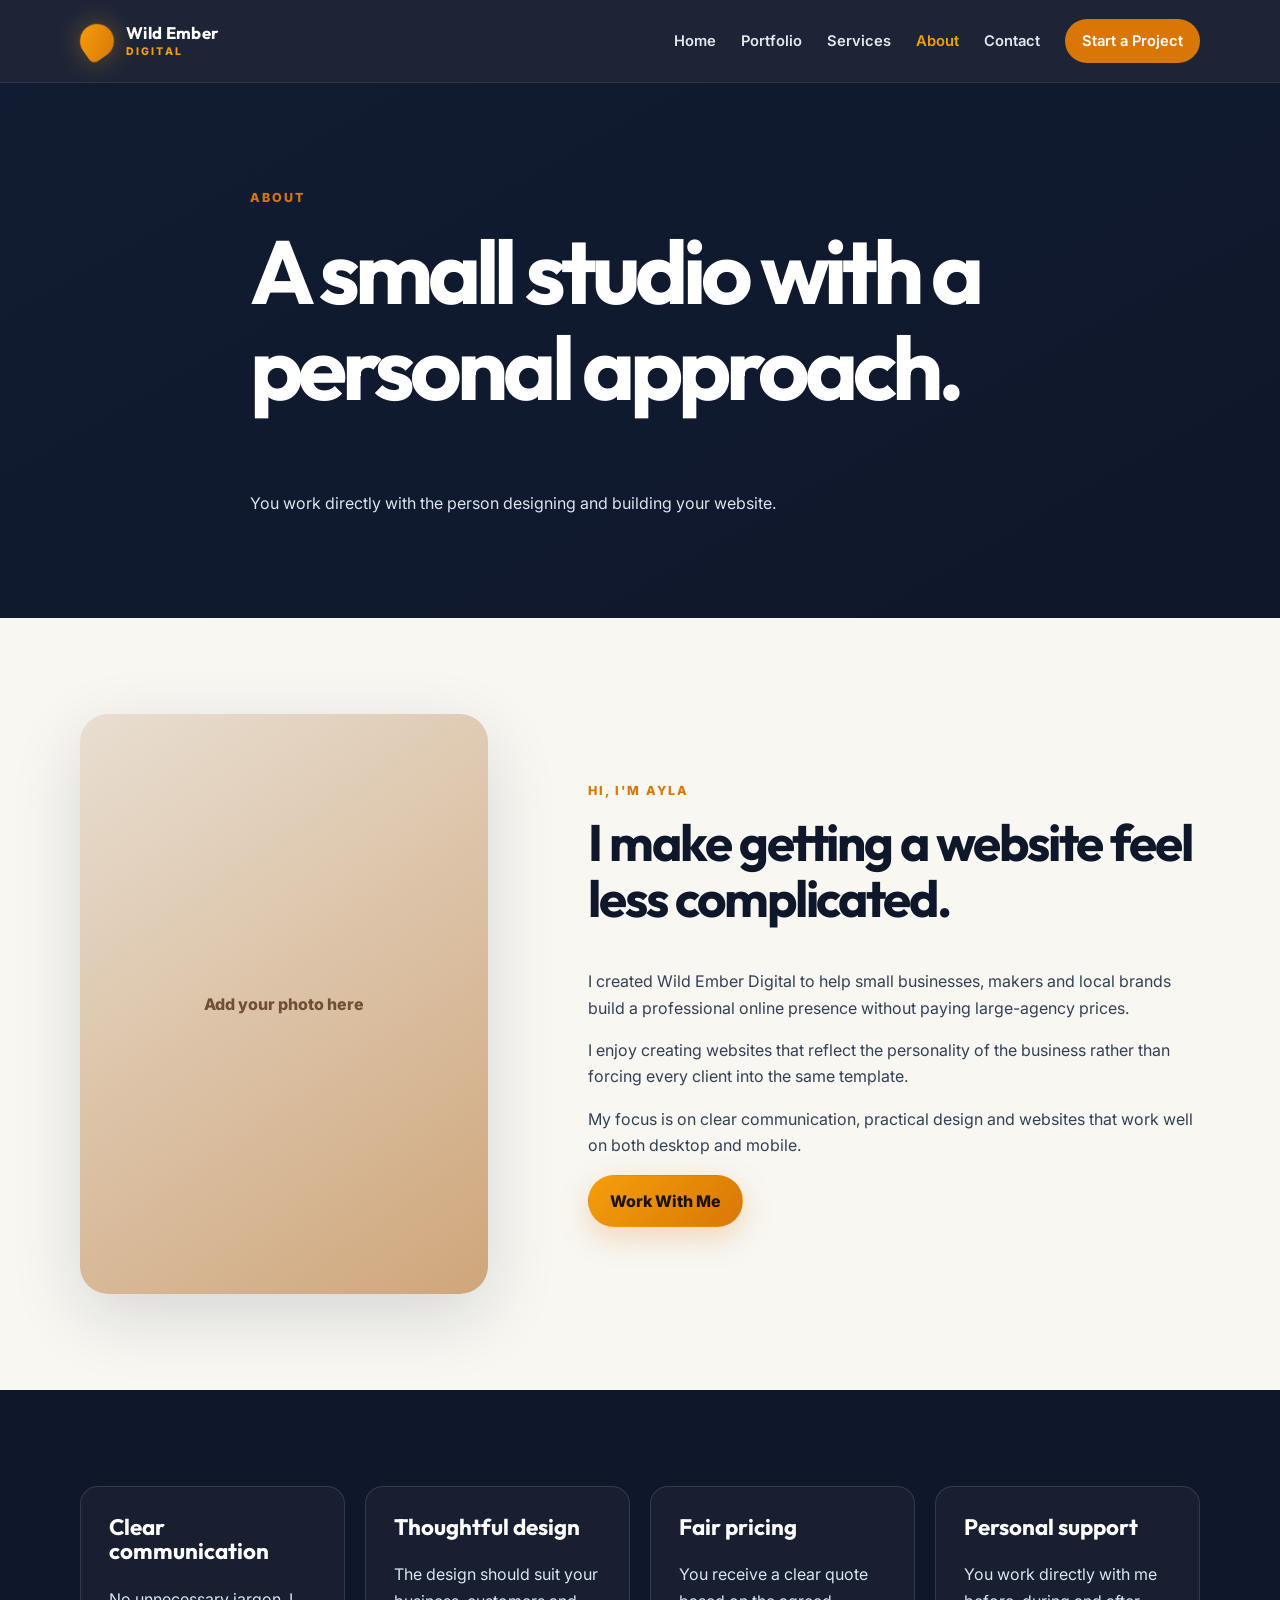
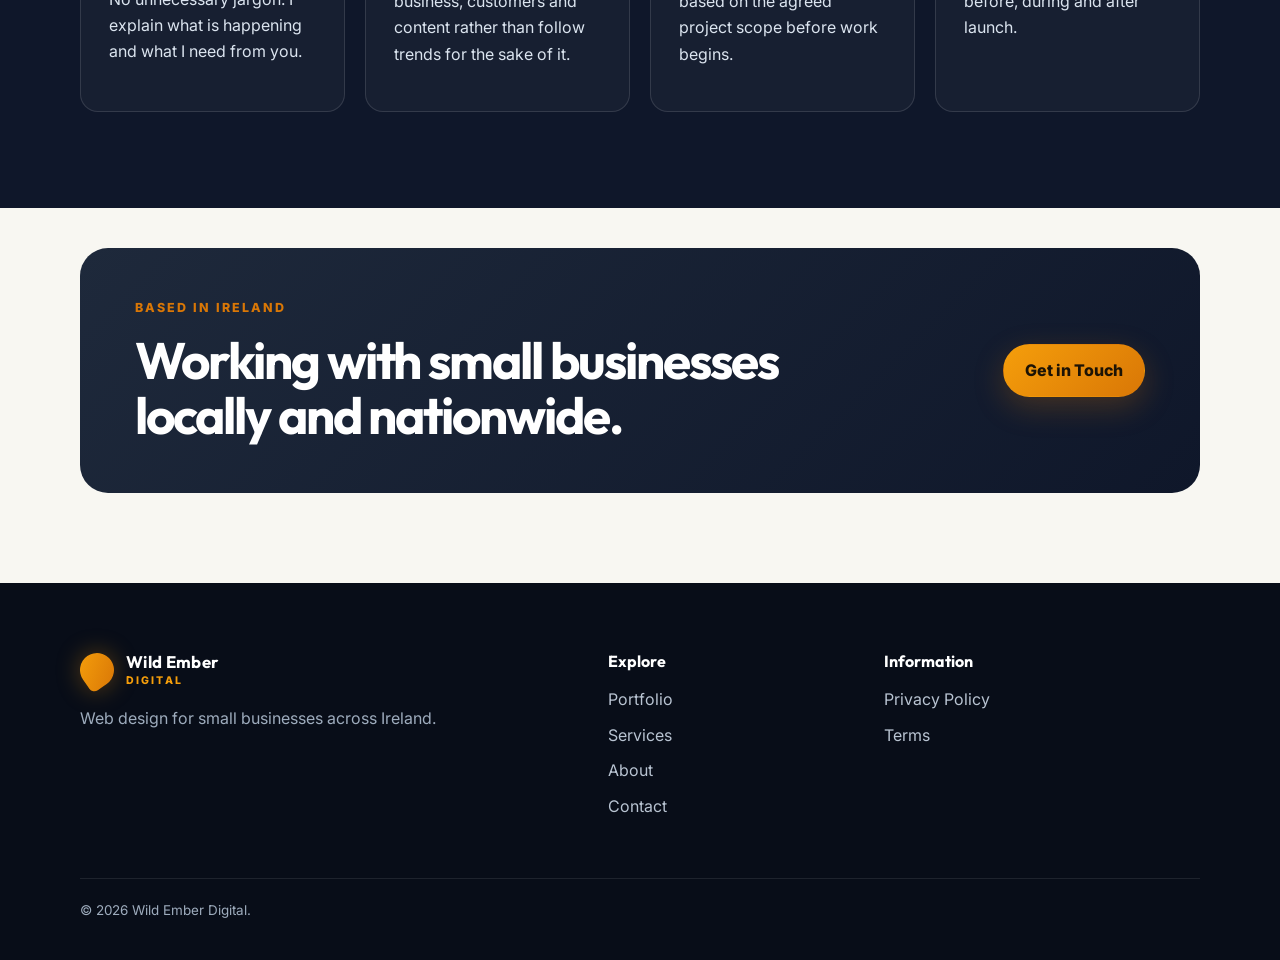
==== about.html @ 16e55989 "Add files via upload" ====
<!doctype html>
<html lang="en">
<head>
  <meta charset="UTF-8" />
  <meta name="viewport" content="width=device-width, initial-scale=1" />
  <meta name="description" content="About Ayla and Wild Ember Digital." />
  <title>About | Wild Ember Digital</title>
  <link rel="preconnect" href="https://fonts.googleapis.com" />
  <link rel="preconnect" href="https://fonts.gstatic.com" crossorigin />
  <link href="https://fonts.googleapis.com/css2?family=Inter:wght@400;500;600;700&family=Outfit:wght@500;600;700&display=swap" rel="stylesheet" />
  <link rel="stylesheet" href="css/style.css" />
  <script src="js/main.js" defer></script>
</head>
<body>
<header class="site-header"><div class="container nav-wrap"><a class="brand" href="index.html"><span class="brand-mark"></span><span><strong>Wild Ember</strong><small>Digital</small></span></a><button class="nav-toggle" aria-expanded="false" aria-controls="main-nav"><span class="sr-only">Open navigation</span><span></span><span></span><span></span></button><nav id="main-nav" class="main-nav"><a href="index.html">Home</a><a href="portfolio.html">Portfolio</a><a href="services.html">Services</a><a class="active" href="about.html">About</a><a href="contact.html">Contact</a><a class="nav-cta" href="contact.html">Start a Project</a></nav></div></header>
<main>
<section class="page-hero"><div class="container narrow"><p class="eyebrow">About</p><h1>A small studio with a personal approach.</h1><p>You work directly with the person designing and building your website.</p></div></section>
<section class="section"><div class="container about-grid large-gap"><div class="portrait-placeholder tall"><span>Add your photo here</span></div><div><p class="eyebrow">Hi, I'm Ayla</p><h2>I make getting a website feel less complicated.</h2><p>I created Wild Ember Digital to help small businesses, makers and local brands build a professional online presence without paying large-agency prices.</p><p>I enjoy creating websites that reflect the personality of the business rather than forcing every client into the same template.</p><p>My focus is on clear communication, practical design and websites that work well on both desktop and mobile.</p><a class="btn btn-primary" href="contact.html">Work With Me</a></div></div></section>
<section class="section section-dark"><div class="container value-grid"><article><h3>Clear communication</h3><p>No unnecessary jargon. I explain what is happening and what I need from you.</p></article><article><h3>Thoughtful design</h3><p>The design should suit your business, customers and content rather than follow trends for the sake of it.</p></article><article><h3>Fair pricing</h3><p>You receive a clear quote based on the agreed project scope before work begins.</p></article><article><h3>Personal support</h3><p>You work directly with me before, during and after launch.</p></article></div></section>
<section class="cta-section"><div class="container cta-card"><div><p class="eyebrow">Based in Ireland</p><h2>Working with small businesses locally and nationwide.</h2></div><a class="btn btn-primary" href="contact.html">Get in Touch</a></div></section>
</main>
<footer class="site-footer"><div class="container footer-grid"><div><a class="brand footer-brand" href="index.html"><span class="brand-mark"></span><span><strong>Wild Ember</strong><small>Digital</small></span></a><p>Web design for small businesses across Ireland.</p></div><div><h3>Explore</h3><a href="portfolio.html">Portfolio</a><a href="services.html">Services</a><a href="about.html">About</a><a href="contact.html">Contact</a></div><div><h3>Information</h3><a href="privacy.html">Privacy Policy</a><a href="terms.html">Terms</a></div></div><div class="container footer-bottom"><p>© <span id="year"></span> Wild Ember Digital.</p></div></footer>
</body>
</html>
---- css/style.css ----
:root {
  --navy: #0f172a;
  --navy-soft: #172033;
  --surface: #1e293b;
  --cream: #f8f7f2;
  --white: #ffffff;
  --text: #334155;
  --muted: #64748b;
  --line: #dce2e8;
  --orange: #d97706;
  --orange-light: #f59e0b;
  --orange-pale: #fff1dc;
  --radius-lg: 28px;
  --radius-md: 18px;
  --shadow: 0 22px 70px rgba(15, 23, 42, 0.14);
}

* {
  box-sizing: border-box;
}
html {
  scroll-behavior: smooth;
}
body {
  margin: 0;
  font-family: "Inter", sans-serif;
  background: var(--cream);
  color: var(--text);
  line-height: 1.65;
}
img {
  max-width: 100%;
  display: block;
}
a {
  color: inherit;
}
button,
input,
select,
textarea {
  font: inherit;
}
.container {
  width: min(1120px, calc(100% - 40px));
  margin-inline: auto;
}
.narrow {
  max-width: 780px;
}
.section {
  padding: 96px 0;
}
.section-dark {
  background: var(--navy);
  color: #dbe4ef;
}
.section-dark h2,
.section-dark h3 {
  color: var(--white);
}
.sr-only {
  position: absolute;
  width: 1px;
  height: 1px;
  overflow: hidden;
  clip: rect(0, 0, 0, 0);
}
.hidden {
  display: none;
}

h1,
h2,
h3 {
  font-family: "Outfit", sans-serif;
  line-height: 1.08;
  margin-top: 0;
  color: var(--navy);
}
h1 {
  font-size: clamp(3rem, 7vw, 6rem);
  letter-spacing: -0.055em;
}
h2 {
  font-size: clamp(2.1rem, 4vw, 3.5rem);
  letter-spacing: -0.04em;
}
h3 {
  font-size: 1.4rem;
}
p {
  margin-top: 0;
}
.eyebrow {
  margin-bottom: 14px;
  color: var(--orange);
  font-size: 0.78rem;
  font-weight: 800;
  letter-spacing: 0.16em;
  text-transform: uppercase;
}

.site-header {
  position: sticky;
  top: 0;
  z-index: 100;
  background: rgba(15, 23, 42, 0.94);
  backdrop-filter: blur(16px);
  border-bottom: 1px solid rgba(255, 255, 255, 0.08);
}
.nav-wrap {
  min-height: 82px;
  display: flex;
  align-items: center;
  justify-content: space-between;
  gap: 30px;
}
.brand {
  display: inline-flex;
  align-items: center;
  gap: 12px;
  color: var(--white);
  text-decoration: none;
}
.brand span:last-child {
  display: grid;
  line-height: 1;
}
.brand strong {
  font-family: "Outfit", sans-serif;
  font-size: 1.05rem;
  letter-spacing: 0.02em;
}
.brand small {
  margin-top: 5px;
  color: var(--orange-light);
  font-size: 0.66rem;
  font-weight: 800;
  letter-spacing: 0.2em;
  text-transform: uppercase;
}
.brand-mark {
  width: 34px;
  height: 34px;
  border-radius: 50% 50% 50% 18%;
  background: linear-gradient(145deg, var(--orange-light), var(--orange));
  transform: rotate(-35deg);
  box-shadow: 0 0 24px rgba(245, 158, 11, 0.34);
}
.main-nav {
  display: flex;
  align-items: center;
  gap: 25px;
}
.main-nav a,
.legal-nav a {
  color: #e2e8f0;
  text-decoration: none;
  font-size: 0.92rem;
  font-weight: 600;
}
.main-nav a:hover,
.main-nav a.active {
  color: var(--orange-light);
}
.main-nav .nav-cta {
  padding: 10px 17px;
  border-radius: 999px;
  background: var(--orange);
  color: var(--white);
}
.nav-toggle {
  display: none;
  border: 0;
  background: transparent;
  padding: 8px;
}
.nav-toggle span:not(.sr-only) {
  width: 26px;
  height: 2px;
  margin: 5px 0;
  display: block;
  background: white;
}

.hero {
  position: relative;
  overflow: hidden;
  background: radial-gradient(
    circle at 78% 28%,
    #28354d 0,
    var(--navy) 40%,
    #0a1020 100%
  );
  color: #dbe4ef;
}
.hero-grid {
  min-height: calc(100svh - 82px);
  padding: 40px 0;
  display: grid;
  grid-template-columns: 1.02fr 0.98fr;
  align-items: center;
  gap: 50px;
}
.hero h1 {
  max-width: 760px;
  font-size: clamp(2.8rem, 5.5vw, 5rem);
  margin-bottom: 20px;
  color: var(--white);
}
.hero-text {
  max-width: 620px;
  font-size: 1.12rem;
}
.button-row {
  display: flex;
  flex-wrap: wrap;
  gap: 14px;
  margin-top: 30px;
}
.btn {
  display: inline-flex;
  align-items: center;
  justify-content: center;
  min-height: 48px;
  padding: 12px 21px;
  border: 1px solid transparent;
  border-radius: 999px;
  text-decoration: none;
  font-weight: 800;
  cursor: pointer;
}
.btn-primary {
  background: linear-gradient(135deg, var(--orange-light), var(--orange));
  color: #1c1305;
  box-shadow: 0 10px 30px rgba(217, 119, 6, 0.25);
}
.btn-secondary {
  border-color: rgba(255, 255, 255, 0.3);
  color: var(--white);
  background: rgba(255, 255, 255, 0.03);
}
.dark-outline {
  border-color: var(--navy);
  color: var(--navy);
}
.hero-points {
  margin-top: 34px;
  display: flex;
  flex-wrap: wrap;
  gap: 18px;
  color: #b8c5d5;
  font-size: 0.88rem;
}
.hero-points span::before {
  content: "•";
  margin-right: 8px;
  color: var(--orange-light);
}
.ember-glow {
  position: absolute;
  border-radius: 50%;
  filter: blur(18px);
  opacity: 0.3;
  pointer-events: none;
}
.ember-glow-one {
  width: 150px;
  height: 150px;
  right: 8%;
  top: 15%;
  background: var(--orange);
}
.ember-glow-two {
  width: 80px;
  height: 80px;
  left: 42%;
  bottom: 16%;
  background: var(--orange-light);
}
.showcase-wrap {
  position: relative;
}
.browser-showcase {
  position: relative;
  overflow: hidden;
  border: 1px solid rgba(255, 255, 255, 0.15);
  border-radius: 22px;
  background: #f9fafb;
  box-shadow: 0 30px 70px rgba(0, 0, 0, 0.35);
  transform: rotate(1deg);
}

.browser-top {
  padding: 11px 14px;
  display: flex;
  align-items: center;
  gap: 7px;
  border-bottom: 1px solid #dbe1e7;
}

.browser-address {
  margin-left: 10px;
  flex: 1;
  padding: 5px 11px;
  border-radius: 999px;
  background: #eef2f6;
  color: #94a3b8;
  font-size: 0.68rem;
}

.browser-content {
  min-height: 0;
  padding: 30px;
  background: linear-gradient(145deg, #fdfaf5, #ece7de);
}

.browser-content h2 {
  max-width: 430px;
  margin-bottom: 14px;
  font-size: clamp(1.6rem, 3vw, 2.4rem);
}

.browser-content p {
  max-width: 460px;
  margin-bottom: 0;
  font-size: 0.95rem;
  color: var(--text);
}

.mock-badge {
  width: fit-content;
  margin-bottom: 14px;
  padding: 6px 10px;
  border-radius: 999px;
  background: var(--orange-pale);
  color: #8c4a05;
  font-size: 0.68rem;
  font-weight: 800;
  text-transform: uppercase;
}

.mock-button {
  width: 110px;
  height: 32px;
  margin: 18px 0 24px;
  border-radius: 999px;
  background: var(--navy);
}

.mock-grid {
  display: grid;
  grid-template-columns: repeat(3, 1fr);
  gap: 10px;
}

.mock-grid div {
  height: 52px;
  border-radius: 12px;
  background: rgba(15, 23, 42, 0.08);
}

.phone-preview {
  position: absolute;
  right: -24px;
  bottom: -55px;
  width: 120px;
  min-height: 235px;
  padding: 20px 11px 14px;
  border: 7px solid #111827;
  border-radius: 24px;
  background: #f8f7f2;
  box-shadow: var(--shadow);
  transform: rotate(-4deg);
}

.phone-notch {
  width: 45px;
  height: 10px;
  margin: -14px auto 18px;
  border-radius: 99px;
  background: #111827;
}

.phone-card {
  height: 52px;
  margin-top: 14px;
  border-radius: 10px;
  background: #e9e4da;
}

.phone-card.short {
  height: 38px;
}

.trust-strip {
  background: #fff;
  border-bottom: 1px solid var(--line);
}
.trust-grid {
  min-height: 88px;
  display: grid;
  grid-template-columns: repeat(4, 1fr);
  align-items: center;
  gap: 18px;
  text-align: center;
  color: var(--muted);
  font-size: 0.9rem;
  font-weight: 700;
}
.trust-grid span::before {
  content: "✓";
  margin-right: 8px;
  color: var(--orange);
}
.section-heading {
  margin-bottom: 40px;
}
.split-heading {
  display: flex;
  justify-content: space-between;
  align-items: end;
  gap: 30px;
}
.split-heading h2 {
  max-width: 700px;
  margin-bottom: 0;
}
.centered-heading {
  max-width: 760px;
  margin-inline: auto;
  text-align: center;
}
.text-link {
  color: var(--orange);
  text-decoration: none;
  font-weight: 800;
}

.project-grid {
  display: grid;
  grid-template-columns: repeat(3, 1fr);
  gap: 25px;
}
.project-card {
  overflow: hidden;
  border: 1px solid var(--line);
  border-radius: var(--radius-lg);
  background: white;
  box-shadow: 0 16px 45px rgba(15, 23, 42, 0.07);
  transition:
    transform 0.25s ease,
    box-shadow 0.25s ease;
}
.project-card:hover {
  transform: translateY(-7px);
  box-shadow: var(--shadow);
}
.project-visual,
.case-visual {
  min-height: 270px;
  padding: 35px;
  display: grid;
  place-items: center;
}
.visual-tattoo {
  background: radial-gradient(circle at top, #322e36, #111015);
}
.visual-wellness {
  background: linear-gradient(145deg, #dbe9e2, #f7f2e9);
}
.visual-wood {
  background: linear-gradient(145deg, #c9915a, #573722);
}
.mini-browser {
  width: 100%;
  min-height: 170px;
  padding: 40px 28px;
  border-radius: 16px;
  background: #18161c;
  color: white;
  box-shadow: 0 20px 55px rgba(0, 0, 0, 0.25);
}
.mini-browser span {
  display: block;
  margin-bottom: 20px;
  color: #c7b8d2;
  font-size: 0.72rem;
  text-transform: uppercase;
  letter-spacing: 0.12em;
}
.mini-browser strong {
  display: block;
  max-width: 260px;
  font-family: "Outfit";
  font-size: 1.65rem;
  line-height: 1.05;
}
.mini-browser.light {
  background: #fffdf8;
  color: #34463d;
}
.mini-browser.light span {
  color: #7f9c8c;
}
.mini-browser.warm {
  background: #f8efe3;
  color: #49301f;
}
.mini-browser.warm span {
  color: #a66a37;
}
.project-copy {
  padding: 27px;
}
.project-type {
  margin-bottom: 8px;
  color: var(--orange);
  font-size: 0.74rem;
  font-weight: 800;
  letter-spacing: 0.1em;
  text-transform: uppercase;
}

.service-grid,
.value-grid {
  display: grid;
  grid-template-columns: repeat(4, 1fr);
  gap: 20px;
}
.service-card,
.value-grid article {
  padding: 28px;
  border: 1px solid rgba(255, 255, 255, 0.12);
  border-radius: var(--radius-md);
  background: rgba(255, 255, 255, 0.035);
}
.service-number {
  display: inline-flex;
  width: 42px;
  height: 42px;
  margin-bottom: 40px;
  align-items: center;
  justify-content: center;
  border-radius: 50%;
  background: rgba(217, 119, 6, 0.14);
  color: var(--orange-light);
  font-weight: 800;
}
.process-layout {
  display: grid;
  grid-template-columns: 0.8fr 1.2fr;
  gap: 50px;
}
.sticky-heading {
  position: sticky;
  top: 130px;
  align-self: start;
}
.process-step {
  padding: 30px 0;
  display: grid;
  grid-template-columns: 55px 1fr;
  gap: 24px;
  border-bottom: 1px solid var(--line);
}
.process-step > span {
  color: var(--orange);
  font-weight: 800;
}
.process-step h3 {
  margin-bottom: 8px;
  font-size: 1.8rem;
}

.pricing-section {
  padding-bottom: 30px;
}
.pricing-card {
  padding: 55px;
  display: grid;
  grid-template-columns: 1fr 0.8fr;
  gap: 65px;
  align-items: center;
  border-radius: var(--radius-lg);
  background: var(--navy);
  color: #dbe4ef;
  box-shadow: var(--shadow);
}
.pricing-card h2 {
  color: white;
}
.transparent-card {
  box-shadow: none;
  padding-inline: 0;
}
.tick-list {
  margin: 0;
  padding: 0;
  display: grid;
  grid-template-columns: repeat(2, 1fr);
  gap: 14px 22px;
  list-style: none;
}
.tick-list li::before {
  content: "✓";
  display: inline-flex;
  width: 24px;
  height: 24px;
  margin-right: 10px;
  align-items: center;
  justify-content: center;
  border-radius: 50%;
  background: rgba(217, 119, 6, 0.15);
  color: var(--orange-light);
  font-weight: 800;
}
.tick-list.compact {
  grid-template-columns: 1fr;
}
.pricing-note {
  padding-top: 18px;
  color: var(--muted);
  font-size: 0.84rem;
  text-align: center;
}

.about-preview {
  padding-top: 70px;
}
.about-grid {
  display: grid;
  grid-template-columns: 0.8fr 1.2fr;
  gap: 75px;
  align-items: center;
}
.large-gap {
  gap: 100px;
}
.portrait-placeholder {
  min-height: 430px;
  display: grid;
  place-items: center;
  border-radius: var(--radius-lg);
  background: linear-gradient(145deg, #e8ded1, #cfa67b);
  color: #705035;
  font-weight: 800;
  box-shadow: var(--shadow);
}
.portrait-placeholder.tall {
  min-height: 580px;
}

.cta-section {
  padding: 40px 0 90px;
}
.cta-card {
  padding: 50px 55px;
  display: flex;
  align-items: center;
  justify-content: space-between;
  gap: 35px;
  border-radius: var(--radius-lg);
  background: linear-gradient(135deg, #1e293b, #0f172a);
  color: white;
}
.cta-card h2 {
  max-width: 760px;
  margin-bottom: 0;
  color: white;
}

.page-hero {
  padding: 105px 0 85px;
  background: linear-gradient(150deg, #111c32, var(--navy));
  color: #dbe4ef;
}
.page-hero h1 {
  color: white;
}
.compact-hero {
  padding-block: 75px;
}
.case-list {
  display: grid;
  gap: 95px;
}
.case-study {
  display: grid;
  grid-template-columns: 1.1fr 0.9fr;
  gap: 65px;
  align-items: center;
}
.case-study.reverse .case-visual {
  order: 2;
}
.case-visual {
  min-height: 430px;
  border-radius: var(--radius-lg);
  box-shadow: var(--shadow);
}
.plain-list {
  padding-left: 20px;
}
.service-detail-grid {
  display: grid;
  grid-template-columns: repeat(2, 1fr);
  gap: 25px;
}
.service-detail-grid article {
  padding: 35px;
  border: 1px solid var(--line);
  border-radius: var(--radius-md);
  background: white;
}
.price-label {
  color: var(--orange);
  font-weight: 800;
}
.faq-grid {
  display: grid;
  grid-template-columns: 0.8fr 1.2fr;
  gap: 80px;
}
.faq-list details {
  border-bottom: 1px solid var(--line);
  padding: 20px 0;
}
.faq-list summary {
  cursor: pointer;
  color: var(--navy);
  font-family: "Outfit";
  font-size: 1.2rem;
  font-weight: 700;
}
.faq-list details p {
  padding-top: 12px;
}

.contact-grid {
  display: grid;
  grid-template-columns: 0.72fr 1.28fr;
  gap: 55px;
  align-items: start;
}
.contact-panel {
  position: sticky;
  top: 120px;
  padding: 35px;
  border-radius: var(--radius-md);
  background: var(--navy);
  color: #dbe4ef;
}
.contact-panel h2 {
  color: white;
}
.contact-panel a {
  color: var(--orange-light);
}
.contact-form {
  padding: 38px;
  border-radius: var(--radius-lg);
  background: white;
  box-shadow: var(--shadow);
}
.form-grid {
  display: grid;
  grid-template-columns: repeat(2, 1fr);
  gap: 18px;
}
label {
  display: grid;
  gap: 8px;
  margin-bottom: 18px;
  color: var(--navy);
  font-weight: 700;
}
input,
select,
textarea {
  width: 100%;
  border: 1px solid #cbd5e1;
  border-radius: 12px;
  background: #fbfcfd;
  padding: 13px 14px;
  color: var(--navy);
}
input:focus,
select:focus,
textarea:focus {
  outline: 3px solid rgba(245, 158, 11, 0.18);
  border-color: var(--orange);
}
.checkbox-row {
  grid-template-columns: auto 1fr;
  align-items: start;
  font-weight: 500;
}
.checkbox-row input {
  width: auto;
  margin-top: 5px;
}

.legal-copy {
  max-width: 800px;
}
.legal-copy h2 {
  margin-top: 38px;
  font-size: 1.65rem;
}

.site-footer {
  padding: 70px 0 25px;
  background: #080d18;
  color: #9eacbd;
}
.footer-grid {
  display: grid;
  grid-template-columns: 1.5fr 0.7fr 1fr;
  gap: 55px;
}
.footer-grid h3 {
  color: white;
  font-size: 1rem;
}
.footer-grid a:not(.brand) {
  display: block;
  width: fit-content;
  margin: 9px 0;
  color: #b9c4d2;
  text-decoration: none;
}
.footer-grid a:hover {
  color: var(--orange-light);
}
.footer-brand {
  margin-bottom: 18px;
}
.footer-bottom {
  margin-top: 50px;
  padding-top: 20px;
  border-top: 1px solid rgba(255, 255, 255, 0.09);
  font-size: 0.84rem;
}

@media (max-width: 950px) {
  .main-nav {
    position: absolute;
    top: 82px;
    left: 0;
    right: 0;
    padding: 22px 20px 28px;
    display: none;
    flex-direction: column;
    align-items: stretch;
    background: var(--navy);
    border-top: 1px solid rgba(255, 255, 255, 0.08);
  }
  .main-nav.open {
    display: flex;
  }
  .main-nav .nav-cta {
    text-align: center;
  }
  .nav-toggle {
    display: block;
  }
  .hero-grid,
  .about-grid,
  .case-study,
  .pricing-card,
  .process-layout,
  .faq-grid,
  .contact-grid {
    grid-template-columns: 1fr;
  }
  .hero-grid {
    min-height: auto;
    padding-bottom: 130px;
  }
  .browser-showcase {
    max-width: 700px;
  }
  .project-grid {
    grid-template-columns: 1fr;
  }
  .service-grid,
  .value-grid {
    grid-template-columns: repeat(2, 1fr);
  }
  .sticky-heading,
  .contact-panel {
    position: static;
  }
  .case-study.reverse .case-visual {
    order: initial;
  }
  .service-detail-grid {
    grid-template-columns: 1fr;
  }
}

@media (max-width: 650px) {
  .container {
    width: min(100% - 28px, 1120px);
  }
  .section {
    padding: 40px 0;
  }
  h1 {
    font-size: clamp(2.7rem, 15vw, 4.7rem);
  }
  .hero-grid {
    padding-top: 70px;
    gap: 45px;
  }
  .browser-content {
    min-height: 350px;
    padding: 34px 24px;
  }
  .phone-preview {
    right: -8px;
    width: 125px;
    min-height: 255px;
  }
  .trust-grid {
    grid-template-columns: repeat(2, 1fr);
    padding-block: 20px;
  }
  .split-heading {
    align-items: start;
    flex-direction: column;
  }
  .service-grid,
  .value-grid,
  .tick-list,
  .form-grid {
    grid-template-columns: 1fr;
  }
  .pricing-card,
  .contact-form,
  .cta-card {
    padding: 32px 24px;
  }
  .cta-card {
    align-items: start;
    flex-direction: column;
  }
  .footer-grid {
    grid-template-columns: 1fr;
  }
  .case-visual {
    min-height: 330px;
    padding: 22px;
  }
  .portrait-placeholder.tall {
    min-height: 430px;
  }
}
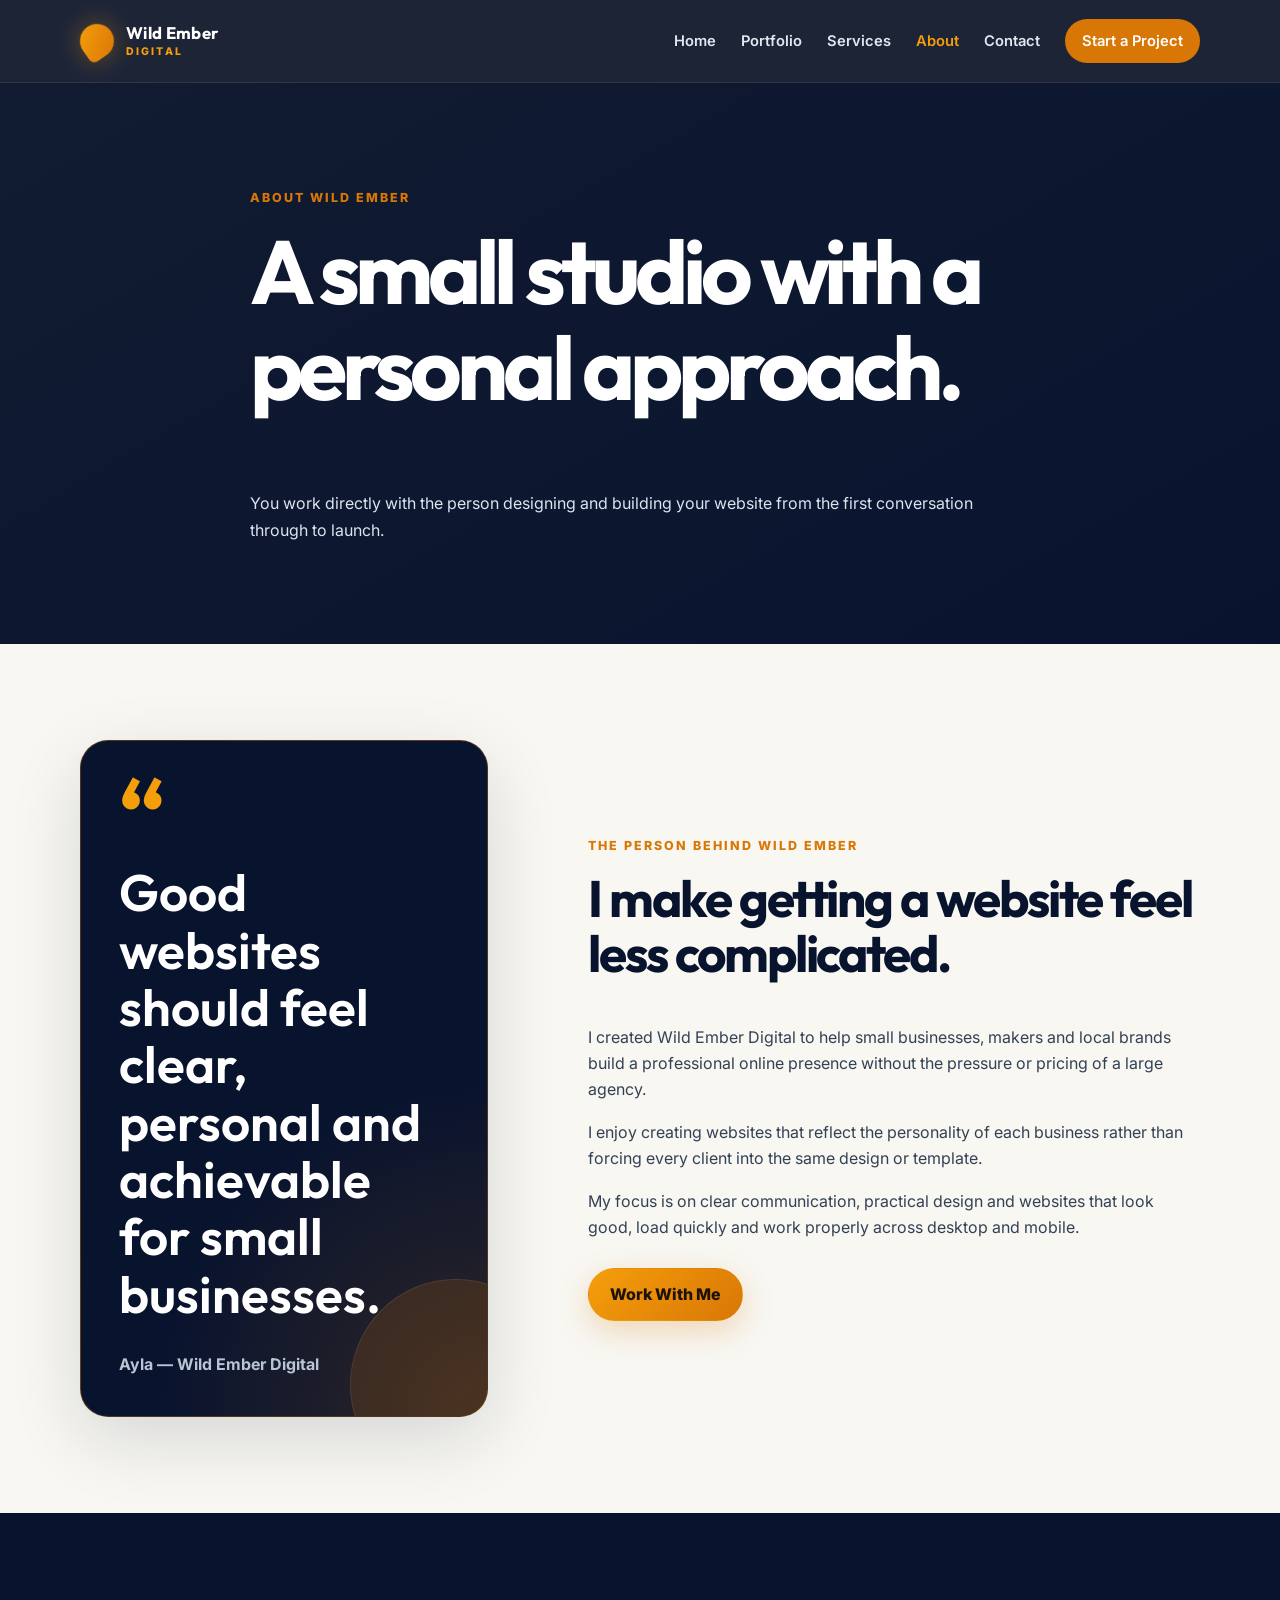
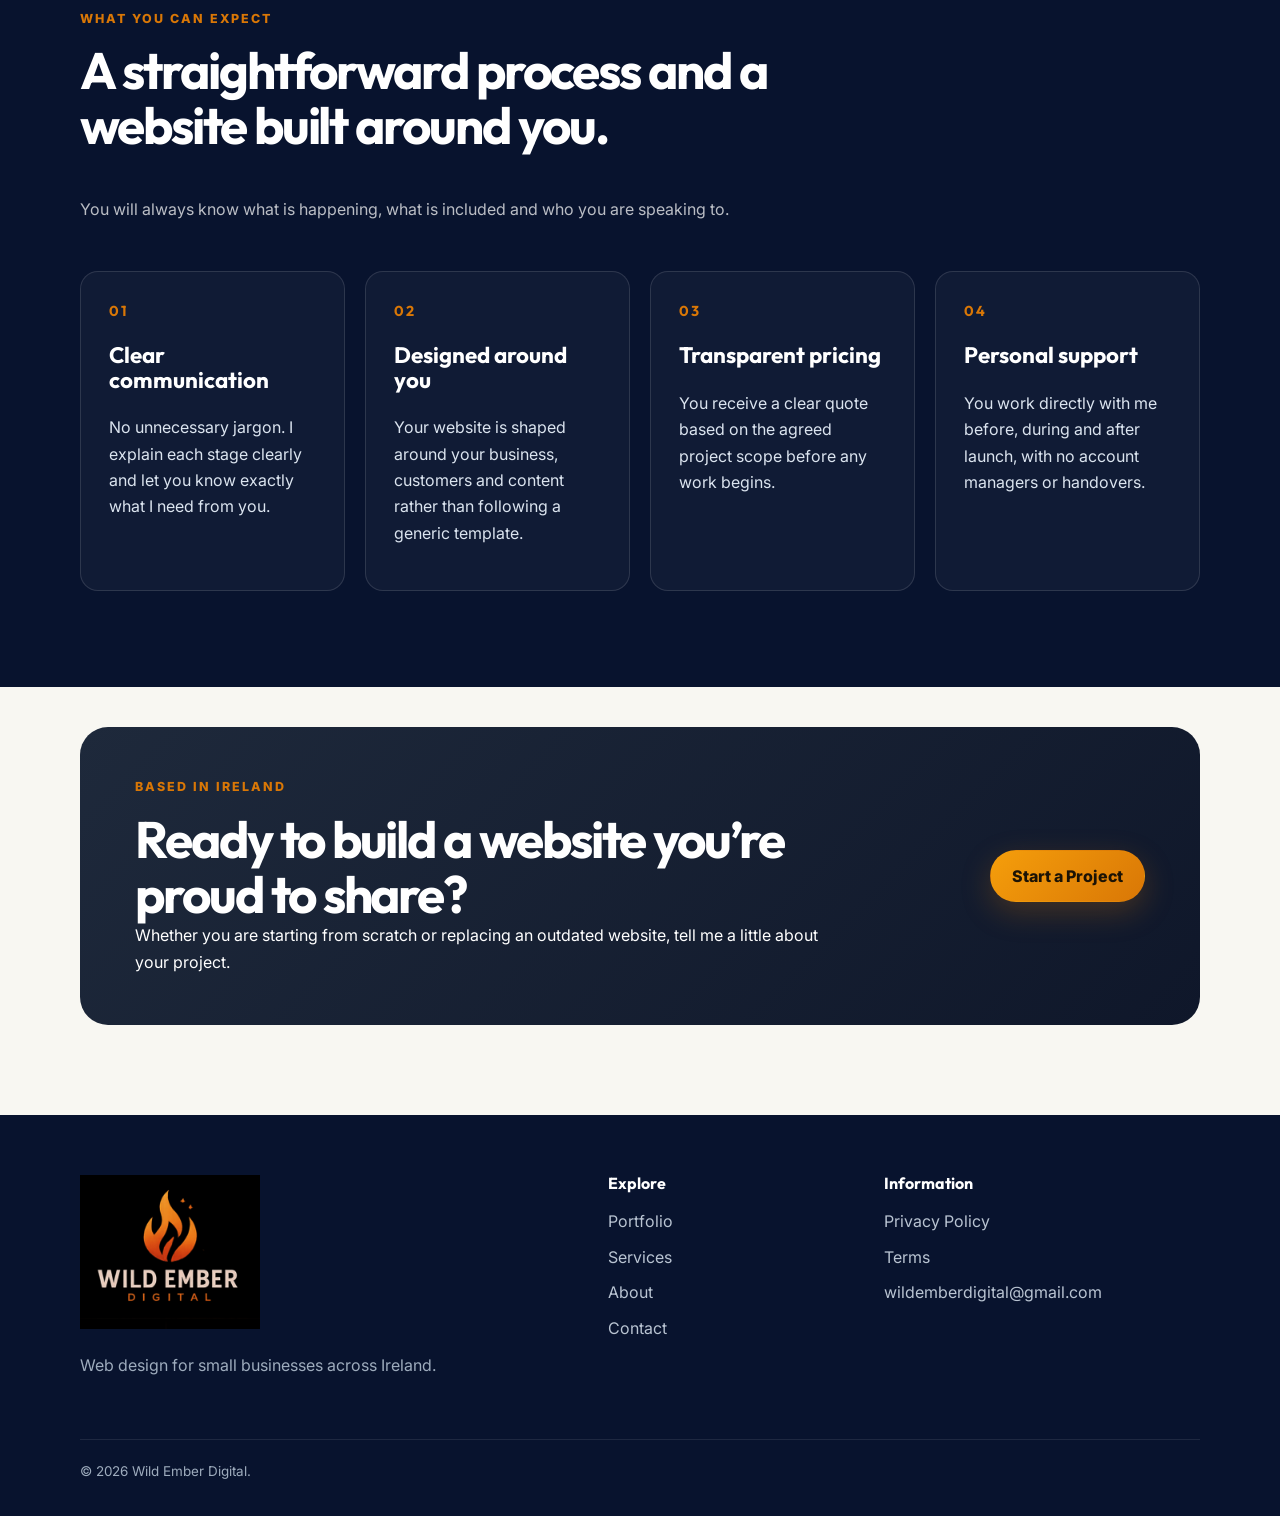
==== commit a82e185d: "Multiple changes made to the wrong folder - copying over" ====
--- a/about.html
+++ b/about.html
@@ -1,24 +1,224 @@
 <!doctype html>
 <html lang="en">
-<head>
-  <meta charset="UTF-8" />
-  <meta name="viewport" content="width=device-width, initial-scale=1" />
-  <meta name="description" content="About Ayla and Wild Ember Digital." />
-  <title>About | Wild Ember Digital</title>
-  <link rel="preconnect" href="https://fonts.googleapis.com" />
-  <link rel="preconnect" href="https://fonts.gstatic.com" crossorigin />
-  <link href="https://fonts.googleapis.com/css2?family=Inter:wght@400;500;600;700&family=Outfit:wght@500;600;700&display=swap" rel="stylesheet" />
-  <link rel="stylesheet" href="css/style.css" />
-  <script src="js/main.js" defer></script>
-</head>
-<body>
-<header class="site-header"><div class="container nav-wrap"><a class="brand" href="index.html"><span class="brand-mark"></span><span><strong>Wild Ember</strong><small>Digital</small></span></a><button class="nav-toggle" aria-expanded="false" aria-controls="main-nav"><span class="sr-only">Open navigation</span><span></span><span></span><span></span></button><nav id="main-nav" class="main-nav"><a href="index.html">Home</a><a href="portfolio.html">Portfolio</a><a href="services.html">Services</a><a class="active" href="about.html">About</a><a href="contact.html">Contact</a><a class="nav-cta" href="contact.html">Start a Project</a></nav></div></header>
-<main>
-<section class="page-hero"><div class="container narrow"><p class="eyebrow">About</p><h1>A small studio with a personal approach.</h1><p>You work directly with the person designing and building your website.</p></div></section>
-<section class="section"><div class="container about-grid large-gap"><div class="portrait-placeholder tall"><span>Add your photo here</span></div><div><p class="eyebrow">Hi, I'm Ayla</p><h2>I make getting a website feel less complicated.</h2><p>I created Wild Ember Digital to help small businesses, makers and local brands build a professional online presence without paying large-agency prices.</p><p>I enjoy creating websites that reflect the personality of the business rather than forcing every client into the same template.</p><p>My focus is on clear communication, practical design and websites that work well on both desktop and mobile.</p><a class="btn btn-primary" href="contact.html">Work With Me</a></div></div></section>
-<section class="section section-dark"><div class="container value-grid"><article><h3>Clear communication</h3><p>No unnecessary jargon. I explain what is happening and what I need from you.</p></article><article><h3>Thoughtful design</h3><p>The design should suit your business, customers and content rather than follow trends for the sake of it.</p></article><article><h3>Fair pricing</h3><p>You receive a clear quote based on the agreed project scope before work begins.</p></article><article><h3>Personal support</h3><p>You work directly with me before, during and after launch.</p></article></div></section>
-<section class="cta-section"><div class="container cta-card"><div><p class="eyebrow">Based in Ireland</p><h2>Working with small businesses locally and nationwide.</h2></div><a class="btn btn-primary" href="contact.html">Get in Touch</a></div></section>
-</main>
-<footer class="site-footer"><div class="container footer-grid"><div><a class="brand footer-brand" href="index.html"><span class="brand-mark"></span><span><strong>Wild Ember</strong><small>Digital</small></span></a><p>Web design for small businesses across Ireland.</p></div><div><h3>Explore</h3><a href="portfolio.html">Portfolio</a><a href="services.html">Services</a><a href="about.html">About</a><a href="contact.html">Contact</a></div><div><h3>Information</h3><a href="privacy.html">Privacy Policy</a><a href="terms.html">Terms</a></div></div><div class="container footer-bottom"><p>© <span id="year"></span> Wild Ember Digital.</p></div></footer>
-</body>
+  <head>
+    <meta charset="UTF-8" />
+    <meta name="viewport" content="width=device-width, initial-scale=1" />
+
+    <meta
+      name="description"
+      content="Learn more about Ayla and the personal approach behind Wild Ember Digital."
+    />
+
+    <title>About | Wild Ember Digital</title>
+
+    <link rel="preconnect" href="https://fonts.googleapis.com" />
+    <link rel="preconnect" href="https://fonts.gstatic.com" crossorigin />
+
+    <link
+      href="https://fonts.googleapis.com/css2?family=Inter:wght@400;500;600;700&family=Outfit:wght@500;600;700&display=swap"
+      rel="stylesheet"
+    />
+
+    <link rel="stylesheet" href="css/style.css" />
+    <script src="js/main.js" defer></script>
+  </head>
+
+  <body>
+    <header class="site-header">
+      <div class="container nav-wrap">
+        <a class="brand" href="index.html">
+          <span class="brand-mark"></span>
+
+          <span>
+            <strong>Wild Ember</strong>
+            <small>Digital</small>
+          </span>
+        </a>
+
+        <button
+          class="nav-toggle"
+          aria-expanded="false"
+          aria-controls="main-nav"
+        >
+          <span class="sr-only">Open navigation</span>
+          <span></span>
+          <span></span>
+          <span></span>
+        </button>
+
+        <nav id="main-nav" class="main-nav">
+          <a href="index.html">Home</a>
+          <a href="portfolio.html">Portfolio</a>
+          <a href="services.html">Services</a>
+          <a class="active" href="about.html">About</a>
+          <a href="contact.html">Contact</a>
+          <a class="nav-cta" href="contact.html">Start a Project</a>
+        </nav>
+      </div>
+    </header>
+
+    <main>
+      <section class="page-hero">
+        <div class="container narrow">
+          <p class="eyebrow">About Wild Ember</p>
+
+          <h1>A small studio with a personal approach.</h1>
+
+          <p>
+            You work directly with the person designing and building your
+            website from the first conversation through to launch.
+          </p>
+        </div>
+      </section>
+
+      <section class="section about-story">
+        <div class="container about-grid large-gap">
+          <div class="about-quote-card">
+            <span class="quote-mark" aria-hidden="true">“</span>
+
+            <blockquote>
+              Good websites should feel clear, personal and achievable for small
+              businesses.
+            </blockquote>
+
+            <p class="quote-signature">Ayla — Wild Ember Digital</p>
+          </div>
+
+          <div class="about-story-content">
+            <p class="eyebrow">The person behind Wild Ember</p>
+
+            <h2>I make getting a website feel less complicated.</h2>
+
+            <p>
+              I created Wild Ember Digital to help small businesses, makers and
+              local brands build a professional online presence without the
+              pressure or pricing of a large agency.
+            </p>
+
+            <p>
+              I enjoy creating websites that reflect the personality of each
+              business rather than forcing every client into the same design or
+              template.
+            </p>
+
+            <p>
+              My focus is on clear communication, practical design and websites
+              that look good, load quickly and work properly across desktop and
+              mobile.
+            </p>
+
+            <a class="btn btn-primary" href="contact.html">Work With Me</a>
+          </div>
+        </div>
+      </section>
+
+      <section class="section section-dark about-values">
+        <div class="container">
+          <div class="section-heading narrow">
+            <p class="eyebrow">What you can expect</p>
+
+            <h2>A straightforward process and a website built around you.</h2>
+
+            <p>
+              You will always know what is happening, what is included and who
+              you are speaking to.
+            </p>
+          </div>
+
+          <div class="value-grid">
+            <article class="value-card">
+              <span class="value-number">01</span>
+              <h3>Clear communication</h3>
+
+              <p>
+                No unnecessary jargon. I explain each stage clearly and let you
+                know exactly what I need from you.
+              </p>
+            </article>
+
+            <article class="value-card">
+              <span class="value-number">02</span>
+              <h3>Designed around you</h3>
+
+              <p>
+                Your website is shaped around your business, customers and
+                content rather than following a generic template.
+              </p>
+            </article>
+
+            <article class="value-card">
+              <span class="value-number">03</span>
+              <h3>Transparent pricing</h3>
+
+              <p>
+                You receive a clear quote based on the agreed project scope
+                before any work begins.
+              </p>
+            </article>
+
+            <article class="value-card">
+              <span class="value-number">04</span>
+              <h3>Personal support</h3>
+
+              <p>
+                You work directly with me before, during and after launch, with
+                no account managers or handovers.
+              </p>
+            </article>
+          </div>
+        </div>
+      </section>
+
+      <section class="cta-section">
+        <div class="container cta-card">
+          <div>
+            <p class="eyebrow">Based in Ireland</p>
+
+            <h2>Ready to build a website you’re proud to share?</h2>
+
+            <p>
+              Whether you are starting from scratch or replacing an outdated
+              website, tell me a little about your project.
+            </p>
+          </div>
+
+          <a class="btn btn-primary" href="contact.html">Start a Project</a>
+        </div>
+      </section>
+    </main>
+
+    <footer class="site-footer">
+      <div class="container footer-grid">
+        <div>
+          <a href="index.html" class="footer-logo-wrap">
+            <img
+              src="images/logo.png"
+              alt="Wild Ember Digital"
+              class="footer-logo"
+            />
+          </a>
+
+          <p>Web design for small businesses across Ireland.</p>
+        </div>
+        <div>
+          <h3>Explore</h3>
+          <a href="portfolio.html">Portfolio</a>
+          <a href="services.html">Services</a>
+          <a href="about.html">About</a>
+          <a href="contact.html">Contact</a>
+        </div>
+        <div>
+          <h3>Information</h3>
+          <a href="privacy.html">Privacy Policy</a>
+          <a href="terms.html">Terms</a>
+          <a href="mailto:wildemberdigital@gmail.com"
+            >wildemberdigital@gmail.com</a
+          >
+        </div>
+      </div>
+      <div class="container footer-bottom">
+        <p>© <span id="year"></span> Wild Ember Digital.</p>
+      </div>
+    </footer>
+  </body>
 </html>
--- a/css/style.css
+++ b/css/style.css
@@ -1,5 +1,5 @@
 :root {
-  --navy: #0f172a;
+  --navy: #08132e;
   --navy-soft: #172033;
   --surface: #1e293b;
   --cream: #f8f7f2;
@@ -236,6 +236,13 @@
   color: #1c1305;
   box-shadow: 0 10px 30px rgba(217, 119, 6, 0.25);
 }
+@media (max-width: 768px) {
+  .btn-primary {
+    display: block;
+    width: fit-content;
+    margin: 0 auto;
+  }
+}
 .btn-secondary {
   border-color: rgba(255, 255, 255, 0.3);
   color: var(--white);
@@ -244,6 +251,17 @@
 .dark-outline {
   border-color: var(--navy);
   color: var(--navy);
+}
+.portfolio-btn {
+  background: var(--orange);
+  color: white;
+  border-color: var(--orange);
+}
+
+.portfolio-btn:hover {
+  background: var(--orange-dark);
+  border-color: var(--orange-dark);
+  color: var(--orange-light);
 }
 .hero-points {
   margin-top: 34px;
@@ -415,7 +433,7 @@
   color: var(--orange);
 }
 .section-heading {
-  margin-bottom: 40px;
+  margin-bottom: 10px;
 }
 .split-heading {
   display: flex;
@@ -438,11 +456,16 @@
   font-weight: 800;
 }
 
+/* ==========================
+   Projects
+========================== */
+
 .project-grid {
   display: grid;
-  grid-template-columns: repeat(3, 1fr);
+  grid-template-columns: repeat(auto-fit, minmax(340px, 1fr));
   gap: 25px;
 }
+
 .project-card {
   overflow: hidden;
   border: 1px solid var(--line);
@@ -453,67 +476,54 @@
     transform 0.25s ease,
     box-shadow 0.25s ease;
 }
+
 .project-card:hover {
   transform: translateY(-7px);
   box-shadow: var(--shadow);
 }
-.project-visual,
-.case-visual {
-  min-height: 270px;
-  padding: 35px;
-  display: grid;
-  place-items: center;
-}
-.visual-tattoo {
-  background: radial-gradient(circle at top, #322e36, #111015);
-}
-.visual-wellness {
-  background: linear-gradient(145deg, #dbe9e2, #f7f2e9);
-}
-.visual-wood {
-  background: linear-gradient(145deg, #c9915a, #573722);
-}
-.mini-browser {
-  width: 100%;
-  min-height: 170px;
-  padding: 40px 28px;
-  border-radius: 16px;
-  background: #18161c;
-  color: white;
-  box-shadow: 0 20px 55px rgba(0, 0, 0, 0.25);
-}
-.mini-browser span {
-  display: block;
-  margin-bottom: 20px;
-  color: #c7b8d2;
-  font-size: 0.72rem;
-  text-transform: uppercase;
-  letter-spacing: 0.12em;
-}
-.mini-browser strong {
-  display: block;
-  max-width: 260px;
-  font-family: "Outfit";
-  font-size: 1.65rem;
-  line-height: 1.05;
-}
-.mini-browser.light {
-  background: #fffdf8;
-  color: #34463d;
-}
-.mini-browser.light span {
-  color: #7f9c8c;
-}
-.mini-browser.warm {
-  background: #f8efe3;
-  color: #49301f;
-}
-.mini-browser.warm span {
-  color: #a66a37;
-}
+
+/* Screenshot */
+
+.project-visual {
+  position: relative;
+  height: 270px;
+  overflow: hidden;
+}
+
+.project-visual::before {
+  content: "";
+  position: absolute;
+  inset: 0;
+
+  background-size: cover;
+  background-position: top center;
+  background-repeat: no-repeat;
+  transition:
+    transform 0.4s ease,
+    opacity 0.4s ease;
+}
+
+.project-card:hover .project-visual::before {
+  transform: scale(1.03);
+  opacity: 0.7;
+}
+
+/* Individual projects */
+
+.visual-tattoo::before {
+  background-image: url("../images/oldstone-home.png");
+}
+
+.visual-wellness::before {
+  background-image: url("../images/tnf-home.png");
+}
+
+/* Text */
+
 .project-copy {
   padding: 27px;
 }
+
 .project-type {
   margin-bottom: 8px;
   color: var(--orange);
@@ -551,7 +561,7 @@
 .process-layout {
   display: grid;
   grid-template-columns: 0.8fr 1.2fr;
-  gap: 50px;
+  gap: 40px;
 }
 .sticky-heading {
   position: sticky;
@@ -638,18 +648,194 @@
 .large-gap {
   gap: 100px;
 }
-.portrait-placeholder {
-  min-height: 430px;
-  display: grid;
-  place-items: center;
+.about-highlight-card,
+.about-quote-card {
   border-radius: var(--radius-lg);
-  background: linear-gradient(145deg, #e8ded1, #cfa67b);
-  color: #705035;
-  font-weight: 800;
+  background: var(--navy);
+  color: #dbe4ef;
   box-shadow: var(--shadow);
 }
-.portrait-placeholder.tall {
-  min-height: 580px;
+
+.about-highlight-card {
+  padding: 42px;
+}
+
+.about-highlight-card .eyebrow {
+  margin-bottom: 24px;
+}
+
+.about-highlight-list {
+  margin: 0;
+  padding: 0;
+  display: grid;
+  gap: 18px;
+  list-style: none;
+}
+
+.about-highlight-list li {
+  display: flex;
+  align-items: flex-start;
+  gap: 12px;
+  font-weight: 700;
+}
+
+.about-highlight-list li::before {
+  content: "✓";
+  flex: 0 0 26px;
+  width: 26px;
+  height: 26px;
+  display: inline-flex;
+  align-items: center;
+  justify-content: center;
+  border-radius: 50%;
+  background: rgba(217, 119, 6, 0.18);
+  color: var(--orange-light);
+}
+
+.about-quote-card::after {
+  content: "";
+  position: absolute;
+  width: 180px;
+  height: 180px;
+  right: -55px;
+  bottom: -55px;
+  border-radius: 50%;
+  background: rgba(217, 119, 6, 0.15);
+}
+.about-story-content .btn {
+  margin-top: 12px;
+}
+
+.about-quote-card {
+  position: relative;
+  min-height: 340px;
+  padding: 38px;
+  display: flex;
+  flex-direction: column;
+  justify-content: center;
+  overflow: hidden;
+  border: 1px solid rgba(217, 119, 6, 0.35);
+  border-radius: var(--radius-lg);
+  background:
+    radial-gradient(
+      circle at bottom right,
+      rgba(217, 119, 6, 0.2),
+      transparent 42%
+    ),
+    var(--navy);
+  color: var(--white);
+  box-shadow: var(--shadow);
+}
+
+.about-quote-card::after {
+  content: "";
+  position: absolute;
+  right: -75px;
+  bottom: -75px;
+  width: 210px;
+  height: 210px;
+  border: 1px solid rgba(255, 255, 255, 0.08);
+  border-radius: 50%;
+}
+
+.quote-mark {
+  margin-bottom: 20px;
+  color: var(--orange);
+  font-family: "Outfit", sans-serif;
+  font-size: 6rem;
+  font-weight: 700;
+  line-height: 0.6;
+}
+
+.about-quote-card blockquote {
+  position: relative;
+  z-index: 1;
+  margin: 0;
+  max-width: 470px;
+  font-family: "Outfit", sans-serif;
+  font-size: clamp(2rem, 3.2vw, 3rem);
+  font-weight: 600;
+  line-height: 1.15;
+}
+
+.quote-signature {
+  position: relative;
+  z-index: 1;
+  margin: 30px 0 0;
+  color: rgba(255, 255, 255, 0.7);
+  font-weight: 600;
+}
+
+.about-values .section-heading {
+  margin-bottom: 48px;
+}
+
+.about-values .section-heading h2 {
+  color: var(--white);
+}
+
+.about-values .section-heading > p:last-child {
+  color: rgba(255, 255, 255, 0.72);
+}
+
+.value-card {
+  position: relative;
+}
+
+.value-number {
+  display: block;
+  margin-bottom: 20px;
+  color: var(--orange);
+  font-family: "Outfit", sans-serif;
+  font-size: 0.9rem;
+  font-weight: 700;
+  letter-spacing: 0.16em;
+}
+
+.cta-card > div {
+  max-width: 720px;
+}
+
+.cta-card p:last-child {
+  margin-bottom: 0;
+}
+.quote-mark {
+  display: block;
+  margin-bottom: 18px;
+  color: var(--orange-light);
+  font-family: "Outfit", sans-serif;
+  font-size: 6rem;
+  line-height: 0.7;
+}
+
+.about-quote-card blockquote {
+  margin: 0;
+  max-width: 420px;
+  color: var(--white);
+  font-family: "Outfit", sans-serif;
+  font-size: clamp(2rem, 4vw, 3.2rem);
+  font-weight: 600;
+  line-height: 1.12;
+}
+
+.quote-signature {
+  margin: 28px 0 0;
+  color: #b8c5d5;
+  font-weight: 700;
+}
+@media (max-width: 650px) {
+  .about-highlight-card {
+    padding: 30px 24px;
+  }
+
+  .about-quote-card {
+    min-height: auto;
+    padding: 42px 28px;
+  }
+
+  .about-quote-card blockquote {
+    font-size: 2rem;
+  }
 }
 
 .cta-section {
@@ -684,7 +870,7 @@
 }
 .case-list {
   display: grid;
-  gap: 95px;
+  gap: 55px;
 }
 .case-study {
   display: grid;
@@ -692,13 +878,25 @@
   gap: 65px;
   align-items: center;
 }
+
+.case-study.reverse {
+  grid-template-columns: 0.9fr 1.1fr;
+}
+
 .case-study.reverse .case-visual {
   order: 2;
 }
+
 .case-visual {
-  min-height: 430px;
   border-radius: var(--radius-lg);
+  overflow: hidden;
   box-shadow: var(--shadow);
+}
+
+.case-visual img {
+  display: block;
+  width: 100%;
+  height: auto;
 }
 .plain-list {
   padding-left: 20px;
@@ -718,10 +916,92 @@
   color: var(--orange);
   font-weight: 800;
 }
+.website-value-grid {
+  display: grid;
+  grid-template-columns: 0.85fr 1.15fr;
+  gap: 64px;
+  align-items: center;
+}
+
+.website-value-content h2 {
+  max-width: 600px;
+}
+
+.website-value-content p {
+  max-width: 620px;
+}
+
+.website-value-card {
+  padding: 42px;
+  border: 1px solid rgba(217, 119, 6, 0.28);
+  border-radius: var(--radius-lg);
+  background:
+    radial-gradient(
+      circle at top right,
+      rgba(217, 119, 6, 0.12),
+      transparent 42%
+    ),
+    var(--white);
+  box-shadow: var(--shadow);
+}
+
+.website-value-question {
+  margin: 0 0 12px;
+  color: var(--navy);
+  font-family: "Outfit", sans-serif;
+  font-size: clamp(1.4rem, 2vw, 1.8rem);
+  font-weight: 700;
+}
+
+.website-value-card > p:nth-child(2) {
+  margin-bottom: 30px;
+}
+
+.platform-comparison {
+  display: grid;
+  grid-template-columns: 1fr 1fr;
+  gap: 24px;
+}
+
+.comparison-column {
+  padding: 24px;
+  border-radius: var(--radius-md);
+  background: rgba(15, 23, 42, 0.04);
+}
+
+.comparison-column.website-column {
+  background: rgba(217, 119, 6, 0.09);
+}
+
+.comparison-column h3 {
+  margin-bottom: 18px;
+  font-size: 1.15rem;
+}
+
+.comparison-column ul {
+  margin: 0;
+  padding: 0;
+  display: grid;
+  gap: 14px;
+  list-style: none;
+}
+
+.comparison-column li {
+  position: relative;
+  padding-left: 24px;
+}
+
+.comparison-column li::before {
+  content: "✓";
+  position: absolute;
+  left: 0;
+  color: var(--orange);
+  font-weight: 700;
+}
 .faq-grid {
   display: grid;
   grid-template-columns: 0.8fr 1.2fr;
-  gap: 80px;
+  gap: 40px;
 }
 .faq-list details {
   border-bottom: 1px solid var(--line);
@@ -786,6 +1066,18 @@
   padding: 13px 14px;
   color: var(--navy);
 }
+select {
+  appearance: none;
+  -webkit-appearance: none;
+  -moz-appearance: none;
+
+  padding-right: 3rem;
+
+  background-image: url("data:image/svg+xml,%3Csvg xmlns='http://www.w3.org/2000/svg' width='14' height='14' viewBox='0 0 24 24' fill='none' stroke='%231f2937' stroke-width='2' stroke-linecap='round' stroke-linejoin='round'%3E%3Cpolyline points='6 9 12 15 18 9'/%3E%3C/svg%3E");
+  background-repeat: no-repeat;
+  background-position: right 1rem center;
+  background-size: 14px;
+}
 input:focus,
 select:focus,
 textarea:focus {
@@ -801,7 +1093,12 @@
   width: auto;
   margin-top: 5px;
 }
-
+.hidden-field {
+  position: absolute;
+  left: -9999px;
+  opacity: 0;
+  pointer-events: none;
+}
 .legal-copy {
   max-width: 800px;
 }
@@ -811,39 +1108,76 @@
 }
 
 .site-footer {
-  padding: 70px 0 25px;
-  background: #080d18;
+  padding: 60px 0 20px;
+  background: var(--navy);
   color: #9eacbd;
 }
+
 .footer-grid {
   display: grid;
   grid-template-columns: 1.5fr 0.7fr 1fr;
   gap: 55px;
 }
+
+.footer-logo {
+  width: 180px;
+  height: auto;
+  display: block;
+}
+
+.footer-logo-wrap {
+  display: inline-block;
+  margin-bottom: 16px;
+}
+
 .footer-grid h3 {
   color: white;
   font-size: 1rem;
 }
-.footer-grid a:not(.brand) {
+
+.footer-grid a:not(.footer-logo-wrap) {
   display: block;
   width: fit-content;
   margin: 9px 0;
   color: #b9c4d2;
   text-decoration: none;
 }
-.footer-grid a:hover {
+
+.footer-grid a:not(.footer-logo-wrap):hover {
   color: var(--orange-light);
 }
-.footer-brand {
-  margin-bottom: 18px;
-}
+
 .footer-bottom {
-  margin-top: 50px;
+  margin-top: 45px;
   padding-top: 20px;
   border-top: 1px solid rgba(255, 255, 255, 0.09);
   font-size: 0.84rem;
 }
-
+@media (max-width: 768px) {
+  .footer-grid {
+    grid-template-columns: 1fr;
+    gap: 35px;
+    text-align: center;
+  }
+
+  .footer-logo-wrap {
+    display: block;
+    margin: 0 auto 16px;
+  }
+
+  .footer-logo {
+    margin: 0 auto;
+  }
+
+  .footer-grid a:not(.footer-logo-wrap) {
+    width: fit-content;
+    margin: 9px auto;
+  }
+
+  .footer-bottom {
+    text-align: center;
+  }
+}
 @media (max-width: 950px) {
   .main-nav {
     position: absolute;
@@ -950,11 +1284,63 @@
   .footer-grid {
     grid-template-columns: 1fr;
   }
+  .case-study,
+  .case-study.reverse {
+    grid-template-columns: 1fr;
+  }
+
+  .case-study.reverse .case-visual {
+    order: initial;
+  }
+
   .case-visual {
-    min-height: 330px;
-    padding: 22px;
+    height: 220px;
+    min-height: 0;
+    padding: 0;
+    overflow: hidden;
+    border: none;
+    border-radius: 18px;
+    box-shadow: inset 0 0 0 2px var(--orange);
+  }
+
+  .case-visual img {
+    width: 100%;
+    height: 100%;
+    object-fit: cover;
+    object-position: top center;
+    border-radius: inherit;
   }
   .portrait-placeholder.tall {
     min-height: 430px;
   }
-}
+  .portfolio-btn {
+    display: flex;
+    width: fit-content;
+    margin: 30px auto 0;
+    background: var(--orange);
+    border: 1px solid var(--orange);
+    color: var(--white);
+  }
+
+  .portfolio-btn:hover {
+    background: var(--orange-light);
+    border-color: var(--orange-light);
+    color: var(--navy);
+  }
+  .website-value-grid {
+    grid-template-columns: 1fr;
+    gap: 36px;
+  }
+
+  .website-value-card {
+    padding: 30px 22px;
+  }
+
+  .platform-comparison {
+    grid-template-columns: 1fr;
+  }
+
+  .comparison-column {
+    padding: 22px;
+  }
+}
